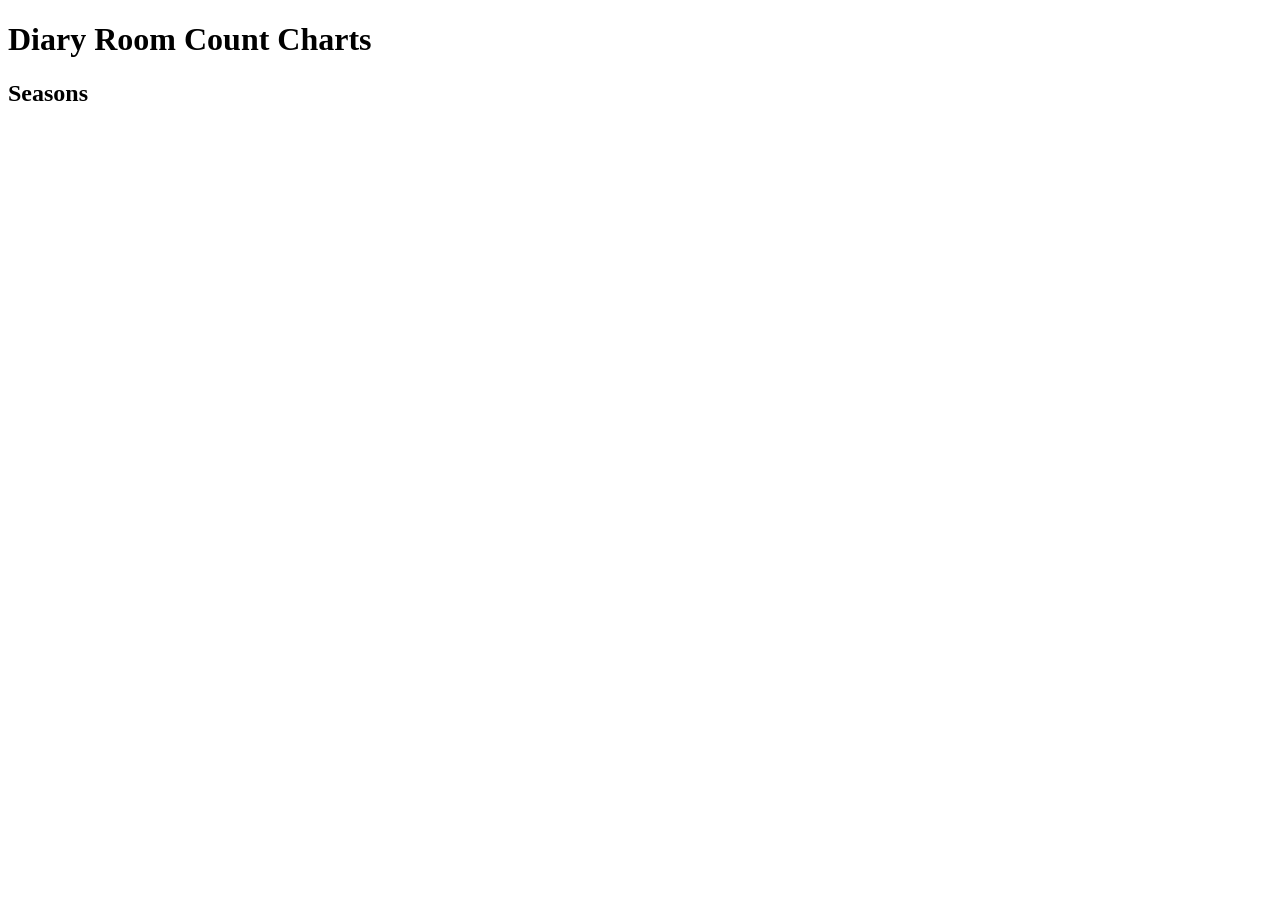
==== index.html @ c2004d99 "Add files via upload" ====
<!DOCTYPE html>
<html lang="en">
<head>
<meta charset="UTF-8">
<meta http-equiv="refresh" content="0; url=charts.html">
<title>Big Brother DR Charts</title>
</head>
<body>
<script>window.location.replace('charts.html');</script>
</body>
</html>
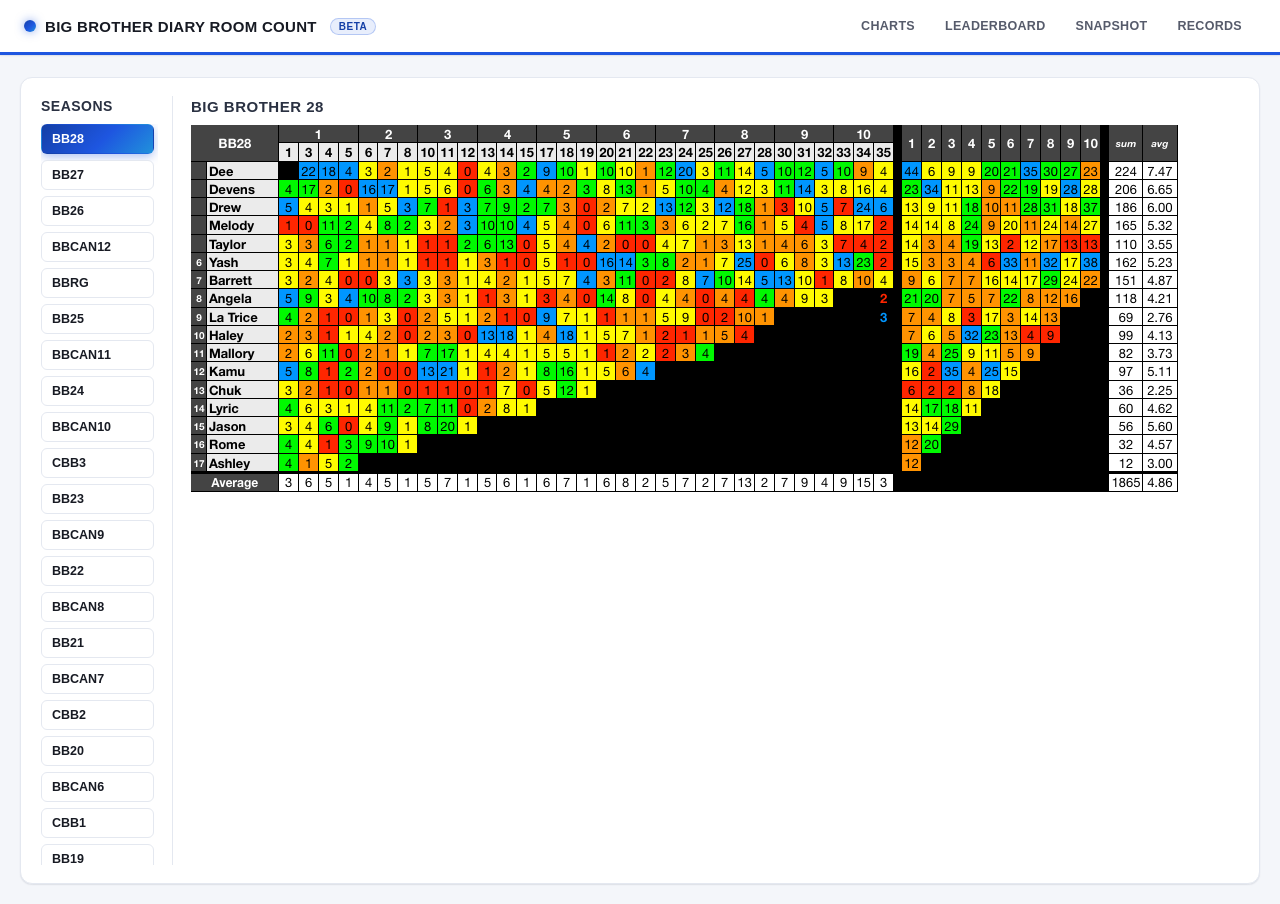
==== commit cfc276b0: "Add files via upload" ====
--- a/index.html
+++ b/index.html
@@ -2,10 +2,170 @@
 <html lang="en">
 <head>
 <meta charset="UTF-8">
-<meta http-equiv="refresh" content="0; url=charts.html">
-<title>Big Brother DR Charts</title>
+<meta name="viewport" content="width=device-width, initial-scale=1">
+<title>Charts | Big Brother Diary Room Count</title>
+<link rel="stylesheet" href="css/style.css">
 </head>
-<body>
-<script>window.location.replace('charts.html');</script>
+<body class="public-charts-page">
+<main>
+  <div class="panel public-chart-panel">
+    <div class="chart-workspace">
+      <aside class="season-sidebar" aria-label="Seasons">
+        <h2>Seasons</h2>
+        <div id="season-tabs" class="season-tabs"></div>
+      </aside>
+      <div class="chart-content">
+        <h2 id="chart-season-title" class="chart-season-title"></h2>
+        <div class="table-scroll">
+          <div id="sortable-reference-chart" class="sortable-reference-chart" hidden></div>
+          <p id="empty-note" class="muted" hidden>No published charts are available yet.</p>
+        </div>
+      </div>
+    </div>
+  </div>
+</main>
+<script src="js/published-data.js"></script>
+<script src="js/storage.js"></script>
+<script src="js/common.js?v=2"></script>
+<script>
+renderNav('/');
+renderFooter();
+
+const tabs = document.getElementById('season-tabs');
+const sortableReferenceChart = document.getElementById('sortable-reference-chart');
+const emptyNote = document.getElementById('empty-note');
+const chartSeasonTitle = document.getElementById('chart-season-title');
+const decodedImages = new Map();
+let currentSeasonId = null;
+
+function preloadReferenceImages() {
+  for (const season of Store.getAllSeasons()) {
+    if (!season.referenceImage || decodedImages.has(season.id)) continue;
+    const image = new Image();
+    image.src = season.referenceImage;
+    decodedImages.set(season.id, image);
+  }
+}
+
+function showSeason(id) {
+  currentSeasonId = id;
+  const season = Store.getSeason(id);
+  chartSeasonTitle.textContent = season ? seasonDisplayName(id) : '';
+  tabs.querySelectorAll('button').forEach(button => {
+    button.classList.toggle('active', button.dataset.seasonId === id);
+  });
+  if (!season || !season.referenceImage) {
+    sortableReferenceChart.hidden = true;
+    sortableReferenceChart.replaceChildren();
+    emptyNote.hidden = false;
+    return;
+  }
+  emptyNote.hidden = true;
+  renderSortableReferenceChart(season);
+}
+
+function renderSortableReferenceChart(season) {
+  if (!season.sourceGrid || !season.rowHeights || !season.columnWidths) {
+    emptyNote.hidden = false;
+    return;
+  }
+  const image = decodedImages.get(season.id);
+  const render = () => {
+    if (currentSeasonId !== season.id) return;
+    const scaleY = image.naturalHeight / season.rowHeights.reduce((sum, height) => sum + height, 0);
+    const scaleX = image.naturalWidth / season.columnWidths.reduce((sum, width) => sum + width, 0);
+    const bodyStart = season.headerRows;
+    const bodyEnd = season.rowHeights.length - season.footerRows;
+    const rowBoundaries = [0];
+    let sourceY = 0;
+    for (const height of season.rowHeights) {
+      sourceY += height;
+      rowBoundaries.push(Math.round(sourceY * scaleY));
+    }
+    rowBoundaries[rowBoundaries.length - 1] = image.naturalHeight;
+    const strip = rowIndex => {
+      const element = document.createElement('div');
+      const top = rowBoundaries[rowIndex] - (rowIndex === bodyEnd ? 1 : 0);
+      const bottom = rowBoundaries[rowIndex + 1] - (rowIndex === bodyEnd - 1 ? 1 : 0);
+      element.className = 'reference-strip';
+      element.style.width = image.naturalWidth + 'px';
+      element.style.height = (bottom - top) + 'px';
+      element.style.backgroundImage = `url("${season.referenceImage}")`;
+      element.style.backgroundSize = `${image.naturalWidth}px ${image.naturalHeight}px`;
+      element.style.backgroundPosition = `0 -${top}px`;
+      return element;
+    };
+    const header = document.createElement('div');
+    header.className = 'reference-header';
+    const body = document.createElement('div');
+    const footer = document.createElement('div');
+    for (let row = 0; row < bodyStart; row++) header.appendChild(strip(row));
+    for (let row = bodyStart; row < bodyEnd; row++) {
+      const playerRow = strip(row);
+      playerRow.dataset.sourceRow = row;
+      body.appendChild(playerRow);
+    }
+    for (let row = bodyEnd; row < season.rowHeights.length; row++) footer.appendChild(strip(row));
+    sortableReferenceChart.replaceChildren(header, body, footer);
+    sortableReferenceChart.hidden = false;
+    let sortState = { column: null, direction: 1 };
+    header.addEventListener('click', event => {
+      const imageX = event.offsetX / scaleX;
+      let column = 0;
+      let boundary = 0;
+      for (const width of season.columnWidths) {
+        if (imageX < boundary + width) break;
+        boundary += width;
+        column++;
+      }
+      const direction = sortState.column === column ? -sortState.direction : (column <= 1 ? 1 : -1);
+      sortState = { column, direction };
+      const rows = Array.from(body.children);
+      const rank = row => {
+        const gridRow = season.sourceGrid[Number(row.dataset.sourceRow)];
+        const cell = gridRow.find(item => item && item.c === column);
+        const placement = Number(gridRow.find(item => item && item.c === 0).display);
+        if (!cell || cell.display === '') return { tier: 2, value: 0, placement };
+        const player = season.players[Number(row.dataset.sourceRow) - bodyStart];
+        const episode = player.episodes.find(item => item.col === column);
+        return { tier: episode && episode.ghost ? 1 : 0, value: episode && episode.value !== null ? episode.value : Number(cell.display), placement };
+      };
+      rows.sort((a, b) => {
+        const aRank = rank(a);
+        const bRank = rank(b);
+        if (aRank.tier !== bRank.tier) return aRank.tier - bRank.tier;
+        if (aRank.tier === 2 || aRank.value === bRank.value) return aRank.placement - bRank.placement;
+        return (aRank.value - bRank.value) * direction;
+      });
+      rows.forEach(row => body.appendChild(row));
+    });
+  };
+  if (image.complete && image.naturalWidth) render();
+  else image.addEventListener('load', render, { once: true });
+}
+
+function render() {
+  const seasons = Store.getAllSeasons().filter(season => season.referenceImage);
+  tabs.innerHTML = '';
+  if (!seasons.length) {
+    sortableReferenceChart.hidden = true;
+    emptyNote.hidden = false;
+    return;
+  }
+  currentSeasonId = seasons.some(season => season.id === currentSeasonId) ? currentSeasonId : seasons[0].id;
+  for (const season of seasons) {
+    const button = document.createElement('button');
+    button.type = 'button';
+    button.dataset.seasonId = season.id;
+    button.textContent = season.id;
+    button.addEventListener('click', () => showSeason(season.id));
+    tabs.appendChild(button);
+  }
+  showSeason(currentSeasonId);
+}
+
+preloadReferenceImages();
+render();
+</script>
 </body>
 </html>
--- a/css/style.css
+++ b/css/style.css
@@ -0,0 +1,771 @@
+:root {
+  --bg: #f4f6fa;
+  --panel-bg: #ffffff;
+  --text: #171a23;
+  --muted: #6b7180;
+  --border: #e4e8f0;
+  --border-strong: #999;
+
+  --accent: #1E56E0;
+  --accent-dark: #143FA6;
+  --accent-2: #22B8D8;
+  --accent-grad: linear-gradient(135deg, #143FA6 0%, #1E56E0 55%, #22B8D8 130%);
+  --nav-bg: #ffffff;
+  --nav-fg: #171a23;
+
+  --radius: 12px;
+  --radius-sm: 8px;
+  --shadow-sm: 0 1px 2px rgba(20,30,60,0.06), 0 1px 1px rgba(20,30,60,0.04);
+  --shadow-md: 0 10px 26px rgba(20,30,60,0.12), 0 2px 6px rgba(20,30,60,0.07);
+
+  --avatar-palette: #1E56E0, #22B8D8, #6A4C93, #2E8B57, #C1447E, #E8652B, #445E93, #B92F1C;
+}
+
+* { box-sizing: border-box; }
+
+body {
+  margin: 0;
+  font-family: "Inter", -apple-system, "Segoe UI", Helvetica, Arial, sans-serif;
+  background: var(--bg);
+  color: var(--text);
+  font-size: 14px;
+  -webkit-font-smoothing: antialiased;
+}
+
+/* ---------- Nav ---------- */
+
+.topnav {
+  display: flex;
+  align-items: center;
+  justify-content: space-between;
+  background: var(--nav-bg);
+  color: var(--nav-fg);
+  padding: 12px 24px;
+  flex-wrap: wrap;
+  gap: 10px;
+  position: sticky;
+  top: 0;
+  z-index: 50;
+  border-bottom: 3px solid var(--accent);
+  box-shadow: var(--shadow-sm);
+}
+.topnav .brand {
+  font-weight: 800;
+  font-size: 15px;
+  letter-spacing: 0.3px;
+  text-transform: uppercase;
+  display: flex;
+  align-items: center;
+  gap: 9px;
+  color: var(--nav-fg);
+}
+.topnav .brand::before {
+  content: '';
+  width: 12px; height: 12px;
+  border-radius: 50%;
+  background: var(--accent-grad);
+  display: inline-block;
+  box-shadow: 0 0 10px rgba(30,86,224,0.5);
+}
+.topnav .beta-tag {
+  font-size: 10px;
+  font-weight: 700;
+  letter-spacing: 0.5px;
+  background: rgba(30,86,224,0.1);
+  color: var(--accent-dark);
+  border: 1px solid rgba(30,86,224,0.25);
+  border-radius: 999px;
+  padding: 2px 8px;
+  margin-left: 4px;
+  text-transform: uppercase;
+}
+.topnav .nav-links { display: flex; gap: 2px; flex-wrap: wrap; }
+.topnav a {
+  color: #565b6b;
+  text-decoration: none;
+  padding: 7px 14px;
+  border-radius: 6px;
+  font-size: 12.5px;
+  font-weight: 700;
+  letter-spacing: 0.3px;
+  text-transform: uppercase;
+  transition: background 0.15s ease, color 0.15s ease;
+}
+.topnav a:hover { background: #f0f3fa; color: var(--text); }
+.topnav a.active {
+  background: var(--accent);
+  color: #fff;
+}
+
+main {
+  padding: 22px 20px 40px;
+  max-width: 1440px;
+  margin: 0 auto;
+}
+
+h1 {
+  font-size: 26px;
+  margin: 6px 0 2px;
+  font-weight: 800;
+  letter-spacing: -0.4px;
+}
+.page-tagline {
+  color: var(--muted);
+  font-size: 13.5px;
+  margin: 0 0 18px;
+  max-width: 780px;
+}
+h2 {
+  font-size: 14px;
+  margin: 20px 0 10px;
+  font-weight: 800;
+  text-transform: uppercase;
+  letter-spacing: 0.5px;
+  color: #2a3142;
+  display: flex;
+  align-items: center;
+  gap: 7px;
+}
+h3 { font-weight: 700; }
+
+/* ---------- Stat strip ---------- */
+
+.stat-strip {
+  display: grid;
+  grid-template-columns: repeat(auto-fit, minmax(130px, 1fr));
+  gap: 1px;
+  background: var(--border);
+  border: 1px solid var(--border);
+  border-radius: var(--radius);
+  overflow: hidden;
+  margin-bottom: 18px;
+}
+.stat-strip .stat {
+  background: var(--panel-bg);
+  padding: 14px 16px;
+  text-align: center;
+}
+.stat-strip .stat .num {
+  font-size: 24px;
+  font-weight: 800;
+  color: var(--accent-dark);
+  letter-spacing: -0.5px;
+  line-height: 1.1;
+}
+.stat-strip .stat .lbl {
+  font-size: 10.5px;
+  color: var(--muted);
+  text-transform: uppercase;
+  letter-spacing: 0.5px;
+  font-weight: 700;
+  margin-top: 3px;
+}
+
+/* ---------- Panels / cards ---------- */
+
+.panel {
+  background: var(--panel-bg);
+  border: 1px solid var(--border);
+  border-radius: var(--radius);
+  padding: 18px 20px;
+  margin-bottom: 18px;
+  box-shadow: var(--shadow-sm);
+}
+
+.controls { display: flex; flex-wrap: wrap; gap: 16px; align-items: center; margin-bottom: 12px; }
+.controls label {
+  font-size: 13px;
+  display: flex;
+  align-items: center;
+  gap: 6px;
+  color: var(--text);
+  font-weight: 500;
+}
+
+select, input[type=text], input[type=file] {
+  font-size: 13px;
+  padding: 8px 12px;
+  border: 1px solid var(--border);
+  border-radius: var(--radius-sm);
+  background: #f7f9fc;
+  color: var(--text);
+  transition: border-color 0.15s ease, box-shadow 0.15s ease;
+}
+select:focus, input:focus {
+  outline: none;
+  border-color: var(--accent);
+  box-shadow: 0 0 0 3px rgba(30,86,224,0.14);
+}
+input[type=checkbox] { width: 16px; height: 16px; accent-color: var(--accent); }
+
+button {
+  cursor: pointer;
+  font-size: 12.5px;
+  font-weight: 700;
+  text-transform: uppercase;
+  letter-spacing: 0.3px;
+  padding: 9px 16px;
+  border-radius: var(--radius-sm);
+  border: none;
+  background: var(--accent-grad);
+  color: #fff;
+  box-shadow: 0 4px 12px rgba(30,86,224,0.3);
+  transition: transform 0.12s ease, box-shadow 0.12s ease, opacity 0.12s ease;
+}
+button:hover { transform: translateY(-1px); box-shadow: 0 6px 16px rgba(30,86,224,0.4); }
+button:active { transform: translateY(0); }
+button.secondary {
+  background: #fff;
+  color: var(--text);
+  border: 1px solid var(--border);
+  box-shadow: none;
+}
+button.secondary:hover { border-color: var(--accent); color: var(--accent-dark); box-shadow: none; }
+
+/* ---------- Season chip switcher ---------- */
+
+.chart-workspace { display: grid; grid-template-columns: 132px minmax(0, 1fr); gap: 18px; }
+.season-sidebar { border-right: 1px solid var(--border); padding-right: 14px; }
+.season-sidebar h2 { margin: 2px 0 10px; }
+.chart-content { min-width: 0; display: flex; flex-direction: column; }
+.chart-season-title { flex: 0 0 auto; margin: 2px 0 10px; font-size: 15px; font-weight: 800; }
+.season-tabs { display: grid; gap: 6px; }
+.season-tabs button {
+  background: #fff;
+  color: var(--text);
+  border: 1px solid var(--border);
+  box-shadow: none;
+  font-weight: 700;
+  text-transform: none;
+  letter-spacing: 0;
+  padding: 7px 10px;
+  border-radius: 6px;
+  text-align: left;
+}
+.season-tabs button:hover { border-color: var(--accent); color: var(--accent-dark); transform: none; }
+.season-tabs button.active {
+  background: var(--accent-grad);
+  color: #fff;
+  border-color: transparent;
+  box-shadow: 0 3px 10px rgba(30,86,224,0.35);
+}
+.public-charts-page { height: 100vh; overflow: hidden; }
+.public-charts-page main { display: flex; flex-direction: column; height: calc(100vh - 51px); padding-bottom: 20px; }
+.public-charts-page .public-chart-panel { display: flex; flex: 1; min-height: 0; margin-bottom: 0; }
+.public-charts-page .chart-workspace { flex: 1; min-height: 0; }
+.public-charts-page .season-sidebar { display: flex; flex-direction: column; min-height: 0; }
+.public-charts-page .season-tabs { flex: 1; min-height: 0; overflow-y: auto; padding-right: 4px; }
+.public-charts-page .chart-content { min-height: 0; }
+.public-charts-page .table-scroll { height: 100%; overflow-x: auto; overflow-y: hidden; }
+
+/* ---------- Mobile ---------- */
+
+@media (max-width: 600px) {
+  main { padding: 14px 12px 28px; }
+  h1 { font-size: 20px; }
+  .page-tagline { font-size: 12.5px; }
+  .topnav { padding: 10px 14px; }
+  .topnav .brand { font-size: 12px; }
+  .topnav a { padding: 6px 10px; font-size: 11px; }
+  .panel { padding: 14px; overflow-x: auto; -webkit-overflow-scrolling: touch; }
+  .controls { gap: 10px; }
+  table.plain { display: table; width: auto !important; min-width: max-content; max-width: none; margin-left: auto !important; margin-right: auto !important; white-space: nowrap; }
+  table.plain th, table.plain td { padding: 8px 10px; }
+}
+@media (max-width: 700px) {
+  .chart-workspace { grid-template-columns: 1fr; gap: 12px; }
+  .season-sidebar { border-right: 0; border-bottom: 1px solid var(--border); padding: 0 0 12px; }
+  .season-tabs { grid-template-columns: repeat(auto-fit, minmax(84px, 1fr)); }
+  .public-charts-page { height: auto; overflow: auto; }
+  .public-charts-page main { display: block; height: auto; }
+  .public-charts-page .public-chart-panel { display: block; }
+  .public-charts-page .season-tabs { grid-auto-rows: 32px; max-height: 108px; overflow-y: auto; }
+  .public-charts-page .season-tabs button { min-height: 32px; }
+  .public-charts-page .table-scroll { height: auto; overflow-x: auto; overflow-y: visible; }
+}
+@media (max-height: 520px) and (orientation: landscape) {
+  html:has(.public-charts-page), body.public-charts-page { height: 100%; overflow: hidden !important; }
+  body.public-charts-page { position: fixed !important; inset: 0; width: 100%; overscroll-behavior: none; }
+  .public-charts-page .topnav,
+  .public-charts-page h1,
+  .public-charts-page .chart-season-title,
+  .public-charts-page .season-sidebar { display: none; }
+  .public-charts-page main { display: block; height: 100svh; max-width: none; padding: 0; overflow: hidden; }
+  .public-charts-page .public-chart-panel { display: flex; height: 100svh; min-height: 0; margin: 0; padding: 0; border: 0; border-radius: 0; box-shadow: none; overflow: hidden; }
+  .public-charts-page .chart-workspace { display: block; flex: 1; min-height: 0; height: 100%; }
+  .public-charts-page .chart-content { width: 100vw; height: 100%; min-height: 0; overflow: hidden; }
+  .public-charts-page .table-scroll { width: 100vw; height: 100%; overflow-x: scroll !important; overflow-y: scroll !important; -webkit-overflow-scrolling: touch; overscroll-behavior: contain; touch-action: pan-x pan-y; }
+  .public-charts-page .sortable-reference-chart { min-width: max-content; }
+}
+
+/* ---------- The spreadsheet-faithful DR chart ---------- */
+
+table.chart {
+  border-collapse: collapse;
+  table-layout: fixed;
+  font-family: Arial, Helvetica, sans-serif;
+  font-size: 12px;
+  background: #fff;
+  border: 1px solid #777;
+}
+table.chart th, table.chart td {
+  border: 1px solid #000;
+  height: 20px;
+  width: 20px;
+  min-width: 20px;
+  padding: 1px 2px;
+  text-align: center;
+  white-space: nowrap;
+}
+table.chart thead th {
+  background: #303030;
+  color: #fff;
+  font-weight: 700;
+}
+table.chart thead tr:nth-child(2) th {
+  background: #e5e5e5;
+  color: #111;
+}
+table.chart td.name-col, table.chart th.name-col {
+  text-align: left;
+  width: 88px;
+  min-width: 88px;
+  font-weight: 600;
+}
+table.chart td.name-col { background: #e5e5e5; color: #111; }
+table.chart td.placement-col, table.chart th.placement-col {
+  width: 22px;
+  min-width: 22px;
+}
+
+td.divider, th.divider {
+  background: #000 !important;
+  border-left: 2px solid #000;
+  border-right: 2px solid #000;
+  width: 6px;
+  min-width: 6px;
+  padding: 0;
+}
+
+td.dead { background: #000 !important; }
+td.ghost { background: #000 !important; color: #fff; font-weight: 700; }
+td.empty { background: #fafafa; color: #ccc; }
+
+tr.average-row { font-weight: 700; background: #e5e5e5; }
+tr.average-row td { border-top: 2px solid #000; }
+
+.table-scroll {
+  flex: 1;
+  min-height: 0;
+  overflow-x: auto;
+  max-width: 100%;
+  border: none;
+}
+.sortable-reference-chart { width: max-content; }
+.reference-strip {
+  display: block;
+  background-repeat: no-repeat;
+}
+.reference-header { cursor: pointer; }
+.sortable-reference-chart[hidden] { display: none; }
+
+/* ---------- Legend line (footnote style) ---------- */
+
+.legend-line {
+  font-size: 12px;
+  color: var(--muted);
+  margin: 8px 0 12px;
+  padding-top: 8px;
+  border-top: 1px dashed var(--border);
+}
+.legend-line .pill { margin-right: 6px; }
+
+/* ---------- Modern data tables (Leaderboard / Rankings / Time Machine) ---------- */
+
+table.plain {
+  border-collapse: separate;
+  border-spacing: 0;
+  width: 100%;
+  font-size: 13px;
+  border: 1px solid var(--border);
+  border-radius: var(--radius-sm);
+  overflow: hidden;
+}
+table.plain th, table.plain td {
+  padding: 9px 14px;
+  text-align: left;
+  border-bottom: 1px solid var(--border);
+}
+table.plain tbody tr:last-child td { border-bottom: none; }
+table.plain tbody tr { transition: background 0.1s ease; }
+table.plain tbody tr:hover { background: #eef3fd; }
+table.plain thead th {
+  background: #f7f9fc;
+  cursor: pointer;
+  user-select: none;
+  font-weight: 800;
+  color: #2a3142;
+  font-size: 11px;
+  text-transform: uppercase;
+  letter-spacing: 0.4px;
+}
+.drs-s { font-size: 0.68em; }
+table.plain th.sort-asc::after { content: ' \25B2'; color: var(--accent); }
+table.plain th.sort-desc::after { content: ' \25BC'; color: var(--accent); }
+
+/* rank chip + avatar, used inline in table cells and cards */
+.rank-chip {
+  display: inline-flex;
+  align-items: center;
+  justify-content: center;
+  min-width: 22px;
+  height: 22px;
+  padding: 0 6px;
+  border-radius: 999px;
+  background: #eef1f7;
+  color: #4a4f5e;
+  font-weight: 800;
+  font-size: 12px;
+}
+.rank-chip.top1 { background: var(--accent-grad); color: #fff; }
+.rank-chip.top2 { background: #cfd3da; color: #2b2d3d; }
+.rank-chip.top3 { background: #dcb27a; color: #3a2a13; }
+
+.name-cell { display: flex; align-items: center; gap: 9px; }
+.avatar {
+  width: 26px; height: 26px;
+  border-radius: 50%;
+  display: inline-flex;
+  align-items: center;
+  justify-content: center;
+  font-size: 11px;
+  font-weight: 800;
+  color: #fff;
+  flex: 0 0 auto;
+}
+.headshot {
+  width: 26px;
+  height: 26px;
+  border-radius: 50%;
+  flex: 0 0 auto;
+  object-fit: cover;
+}
+.season-winner {
+  display: inline !important;
+  padding: 1px 4px;
+  border-radius: 3px;
+  background: #f4d36a;
+  color: #352300;
+  font-weight: 700;
+  line-height: inherit;
+  vertical-align: -0.08em;
+}
+.missing-headshots { display: grid; gap: 6px; max-width: 640px; }
+.missing-headshot-row { align-items: center; border-bottom: 1px solid var(--border); display: flex; gap: 14px; justify-content: space-between; padding: 8px 0; }
+.missing-headshot-row span { font-weight: 700; }
+.missing-headshot-row input { flex: 1; min-width: 160px; }
+.missing-headshot-row button { flex: 0 0 auto; padding: 7px 10px; }
+.season-images { display: grid; gap: 6px; max-width: 640px; }
+.season-image-row { align-items: center; border-bottom: 1px solid var(--border); cursor: grab; display: grid; gap: 14px; grid-template-columns: 80px 1fr auto; padding: 8px 0; }
+.season-image-row > span:first-child { font-weight: 700; }
+.season-image-row.dragging { opacity: 0.45; }
+.admin-cast-manager { display: grid; grid-template-columns: 120px minmax(0, 420px); gap: 18px; }
+.admin-season-list { border-right: 1px solid var(--border); display: grid; gap: 6px; padding-right: 14px; }
+.admin-season-list button { background: #fff; box-shadow: none; color: var(--text); text-align: left; }
+.admin-season-list button.active { background: var(--accent); color: #fff; }
+.admin-cast-list { display: grid; gap: 6px; max-height: 530px; overflow-y: auto; }
+.admin-cast-row, .admin-link-row { align-items: center; display: flex; gap: 8px; }
+.admin-cast-row input { flex: 1; min-width: 0; }
+.admin-cast-row button, .admin-link-row button { flex: 0 0 auto; padding: 7px 10px; }
+.admin-link-list { display: grid; gap: 6px; margin-top: 10px; max-height: 50vh; overflow-y: auto; }
+.admin-link-row { border-bottom: 1px solid var(--border); justify-content: space-between; padding: 5px 0; }
+.trophy { margin-left: 4px; }
+
+.hscroll-row { display: flex; gap: 10px; overflow-x: auto; padding: 4px 2px 12px; }
+.hscroll-row .card {
+  flex: 0 0 auto;
+  border: 1px solid var(--border);
+  border-radius: var(--radius-sm);
+  padding: 10px 14px;
+  background: linear-gradient(180deg, #ffffff, #f7f9fc);
+  min-width: 165px;
+  box-shadow: var(--shadow-sm);
+  transition: transform 0.12s ease, box-shadow 0.12s ease;
+}
+.hscroll-row .card:hover { transform: translateY(-2px); box-shadow: var(--shadow-md); }
+
+.hall-colors-panel { max-width: none; }
+.hall-colors-grid { display: grid; grid-template-columns: repeat(5, minmax(116px, 1fr)); gap: 10px; max-width: 840px; margin-left: auto; margin-right: auto; }
+.color-tile {
+  border: 1px solid rgba(0,0,0,0.12);
+  border-radius: var(--radius-sm);
+  box-shadow: var(--shadow-sm);
+  color: #111;
+  overflow: hidden;
+}
+.color-tile .color-title {
+  border-bottom: 1px solid rgba(0,0,0,0.14);
+  font-size: 16px;
+  font-weight: 900;
+  letter-spacing: 0.2px;
+  line-height: 1.1;
+  padding: 10px;
+  text-align: center;
+  text-transform: uppercase;
+}
+.color-tile .color-body { display: grid; gap: 8px; justify-items: center; padding: 14px 12px 16px; }
+.color-winners { display: flex; flex-wrap: wrap; gap: 14px; justify-content: center; align-items: start; }
+.color-honoree { display: grid; gap: 8px; justify-items: center; text-align: center; }
+.color-portrait {
+  width: 72px; height: 72px;
+  border: 3px solid rgba(255,255,255,0.72);
+  border-radius: 50%;
+  box-shadow: 0 8px 18px rgba(0,0,0,0.2);
+  object-fit: cover;
+}
+.color-honoree-name { font-size: 15px; font-weight: 800; line-height: 1.18; }
+.color-tile .color-season { font-size: 12px; font-weight: 800; letter-spacing: 0.2px; text-align: center; }
+.color-blue { background: #0080ff; }
+.color-green { background: #00ff00; }
+.color-yellow { background: #ffff00; }
+.color-orange { background: #ff8000; }
+.color-red { background: #ff0000; }
+@media (max-width: 760px) {
+  .hall-colors-panel { overflow-x: auto; }
+  .hall-colors-grid { min-width: 820px; }
+}
+
+.muted { color: var(--muted); font-size: 12px; }
+.pill {
+  display: inline-block;
+  background: #e6edfc;
+  color: var(--accent-dark);
+  border-radius: 999px;
+  padding: 3px 11px;
+  font-size: 12px;
+  margin-right: 6px;
+  font-weight: 700;
+}
+
+.context-menu {
+  position: fixed;
+  background: #fff;
+  border: 1px solid var(--border);
+  border-radius: var(--radius-sm);
+  box-shadow: var(--shadow-md);
+  padding: 5px;
+  z-index: 100;
+  min-width: 200px;
+}
+.context-menu .item { padding: 8px 12px; border-radius: 6px; cursor: pointer; font-size: 13px; font-weight: 500; }
+.context-menu .item:hover { background: #eef3fd; color: var(--accent-dark); }
+.context-menu .header { font-size: 11px; color: var(--muted); padding: 6px 12px; text-transform: uppercase; letter-spacing: 0.4px; }
+
+.modal-backdrop {
+  position: fixed; inset: 0; background: rgba(23,19,15,0.5);
+  backdrop-filter: blur(2px);
+  display: flex; align-items: center; justify-content: center; z-index: 200;
+}
+.modal {
+  background: #fff; border-radius: var(--radius); padding: 22px; max-width: 440px; width: 90%;
+  max-height: 80vh; overflow: auto;
+  box-shadow: var(--shadow-md);
+}
+.modal h3 { margin-top: 0; }
+.modal .item {
+  padding: 10px 12px;
+  border: 1px solid var(--border);
+  border-radius: var(--radius-sm);
+  margin-bottom: 6px;
+  cursor: pointer;
+  font-weight: 500;
+  transition: border-color 0.12s ease, background 0.12s ease;
+}
+.modal .item:hover { background: #eef3fd; border-color: var(--accent); }
+
+.appearance-picker { display: grid; grid-template-columns: 120px minmax(0, 1fr); gap: 12px; }
+.appearance-list { display: grid; gap: 6px; max-height: 48vh; overflow-y: auto; }
+.appearance-row { display: flex; gap: 6px; align-items: center; }
+.appearance-row input { min-width: 0; width: 100%; }
+.link-appearance-button { padding: 7px 10px; flex: 0 0 auto; }
+.name-save-status { min-height: 18px; margin: 8px 0 0; }
+
+#timeline-bars { position: relative; }
+.bar-row {
+  display: flex;
+  align-items: center;
+  gap: 10px;
+  left: 0;
+  position: absolute;
+  right: 0;
+  top: 0;
+  transition: transform var(--race-duration, 0ms) cubic-bezier(0.22, 1, 0.36, 1);
+  will-change: transform;
+}
+.bar-row .bar-label {
+  width: 120px; font-size: 12px; text-align: right; flex: 0 0 auto; font-weight: 700;
+  display: flex; align-items: center; justify-content: flex-end; gap: 6px;
+}
+.bar-row .bar-name { min-width: 0; overflow: hidden; text-overflow: ellipsis; white-space: nowrap; }
+.bar-row .bar-avatar {
+  width: 22px; height: 22px; min-width: 22px;
+  border-radius: 50%;
+  object-fit: cover;
+  display: inline-flex;
+  align-items: center;
+  justify-content: center;
+  flex: 0 0 auto;
+  background-size: cover;
+  background-position: center;
+  color: #fff;
+  font-size: 9px;
+  font-weight: 800;
+}
+.bar-row .bar-track {
+  flex: 1;
+  background: #efece5;
+  border-radius: 6px;
+  height: 20px;
+  position: relative;
+  overflow: hidden;
+}
+.bar-row .bar-fill {
+  border-radius: 6px;
+  height: 100%;
+  transition: width var(--race-duration, 0ms) cubic-bezier(0.22, 1, 0.36, 1);
+}
+.bar-row .bar-segment {
+  bottom: 0;
+  position: absolute;
+  top: 0;
+  transition: width var(--race-duration, 0ms) cubic-bezier(0.22, 1, 0.36, 1);
+}
+.bar-row .bar-segment.zero-segment { width: 3px !important; z-index: 2; }
+.bar-row .bar-value {
+  font-size: 11px;
+  line-height: 20px;
+  font-weight: 800;
+  color: #111;
+  position: absolute;
+  transform: translateX(calc(-100% - 7px));
+  white-space: nowrap;
+  z-index: 3;
+}
+.bar-row .bar-value.outside { transform: translateX(7px); }
+
+@keyframes lookback-row-enter {
+  from { opacity: 0; transform: translateY(8px); }
+  to { opacity: 1; transform: translateY(0); }
+}
+.lookback-row {
+  animation: lookback-row-enter 260ms ease-out both;
+  animation-delay: var(--lookback-delay, 0ms);
+}
+.lookback-panel { max-width: none; }
+.lookback-panel .controls { justify-content: flex-start; }
+.lookback-panel #tm-summary { margin-left: auto; margin-right: auto; max-width: 460px; text-align: center; }
+.lookback-panel #tm-table { font-size: 12px; margin-left: auto; margin-right: auto; max-width: 460px; width: 100%; }
+.lookback-panel #tm-table th, .lookback-panel #tm-table td { padding: 7px 10px; }
+.lookback-panel #tm-table th:nth-child(1), .lookback-panel #tm-table td:nth-child(1),
+.lookback-panel #tm-table th:nth-child(3), .lookback-panel #tm-table td:nth-child(3) { text-align: center; }
+.plain#lb-table th:nth-child(1), .plain#lb-table td:nth-child(1),
+.plain#lb-table th:nth-child(3), .plain#lb-table td:nth-child(3),
+.plain#lb-table th:nth-child(4), .plain#lb-table td:nth-child(4) { text-align: center; }
+.plain#lb-table thead th:nth-child(2),
+.plain#top-per-season-table thead th:nth-child(2),
+.lookback-panel #tm-table thead th:nth-child(2) { text-align: center; }
+.plain#lb-table th:nth-child(2), .plain#lb-table td:nth-child(2),
+.plain#top-per-season-table td.rank-houseguest { width: 180px; }
+.plain#top-per-season-table td.rank-season,
+.plain#top-per-season-table td.rank-placement,
+.plain#top-per-season-table td.rank-dr,
+.plain#top-per-season-table th:nth-child(1),
+.plain#top-per-season-table th:nth-child(3),
+.plain#top-per-season-table th:nth-child(4) { text-align: center; }
+.plain#season-rank-table th:nth-child(1), .plain#season-rank-table td:nth-child(1),
+.plain#season-rank-table th:nth-child(2), .plain#season-rank-table td:nth-child(2),
+.plain#season-rank-table th:nth-child(3), .plain#season-rank-table td:nth-child(3) { text-align: center; }
+.plain#lb-table thead th, .plain#top-per-season-table thead th,
+.plain#season-rank-table thead th, .lookback-panel #tm-table thead th { cursor: default; }
+.plain#lb-table { margin-left: auto; margin-right: auto; max-width: 680px; }
+.plain#top-per-season-table { margin-left: auto; margin-right: auto; max-width: 620px; }
+.plain#season-rank-table { margin-left: auto; margin-right: auto; max-width: 460px; }
+.plain#lb-table th, .plain#lb-table td,
+.plain#top-per-season-table th, .plain#top-per-season-table td,
+.plain#season-rank-table th, .plain#season-rank-table td { padding: 7px 10px; }
+@media (max-width: 600px) {
+  .plain#lb-table,
+  .plain#top-per-season-table {
+    width: 100% !important;
+    min-width: 0;
+    max-width: none;
+    table-layout: fixed;
+    margin-left: 0 !important;
+    margin-right: 0 !important;
+    white-space: normal;
+  }
+  .plain#lb-table th,
+  .plain#lb-table td,
+  .plain#top-per-season-table th,
+  .plain#top-per-season-table td {
+    padding: 7px 5px;
+    font-size: 11px;
+    overflow-wrap: anywhere;
+  }
+  .plain#lb-table thead th,
+  .plain#top-per-season-table thead th { font-size: 9px; }
+  .plain#lb-table .name-cell,
+  .plain#top-per-season-table .name-cell { gap: 5px; min-width: 0; flex-wrap: nowrap; }
+  .plain#lb-table .name-cell > :last-child,
+  .plain#top-per-season-table .name-cell > :last-child { min-width: 0; overflow-wrap: anywhere; }
+  .plain#lb-table .avatar,
+  .plain#top-per-season-table .avatar { width: 22px; height: 22px; min-width: 22px; }
+  .plain#lb-table .rank-chip { min-width: 20px; height: 20px; padding: 0 5px; font-size: 11px; }
+  .plain#lb-table th:nth-child(1),
+  .plain#lb-table td:nth-child(1) { width: 36px; }
+  .plain#lb-table th:nth-child(2),
+  .plain#lb-table td:nth-child(2) { width: 34%; }
+  .plain#lb-table th:nth-child(3),
+  .plain#lb-table td:nth-child(3) { width: 34%; }
+  .plain#lb-table th:nth-child(4),
+  .plain#lb-table td:nth-child(4) { width: 52px; }
+  .plain#top-per-season-table th:nth-child(1),
+  .plain#top-per-season-table td.rank-season { width: 52px; }
+  .plain#top-per-season-table th:nth-child(2),
+  .plain#top-per-season-table td.rank-houseguest { width: 42%; }
+  .plain#top-per-season-table th:nth-child(3),
+  .plain#top-per-season-table td.rank-placement { width: 58px; }
+  .plain#top-per-season-table th:nth-child(4),
+  .plain#top-per-season-table td.rank-dr { width: 52px; }
+}
+.lookback-row.evicted td {
+  background: #d9dde2 !important;
+  color: #6b7280;
+}
+.lookback-row.evicted .rank-chip {
+  background: #bec4cb;
+  color: #59616b;
+}
+.lookback-row.evicted:hover td { background: #d9dde2 !important; }
+
+/* ---------- Footer ---------- */
+
+.site-footer {
+  max-width: 1440px;
+  margin: 10px auto 0;
+  padding: 18px 20px 30px;
+  text-align: center;
+  color: var(--muted);
+  font-size: 12px;
+}
+.site-footer .version-badge {
+  display: inline-block;
+  font-weight: 800;
+  font-size: 11px;
+  letter-spacing: 0.4px;
+  color: var(--accent-dark);
+  background: #e6edfc;
+  border-radius: 999px;
+  padding: 3px 10px;
+  margin-bottom: 6px;
+}
